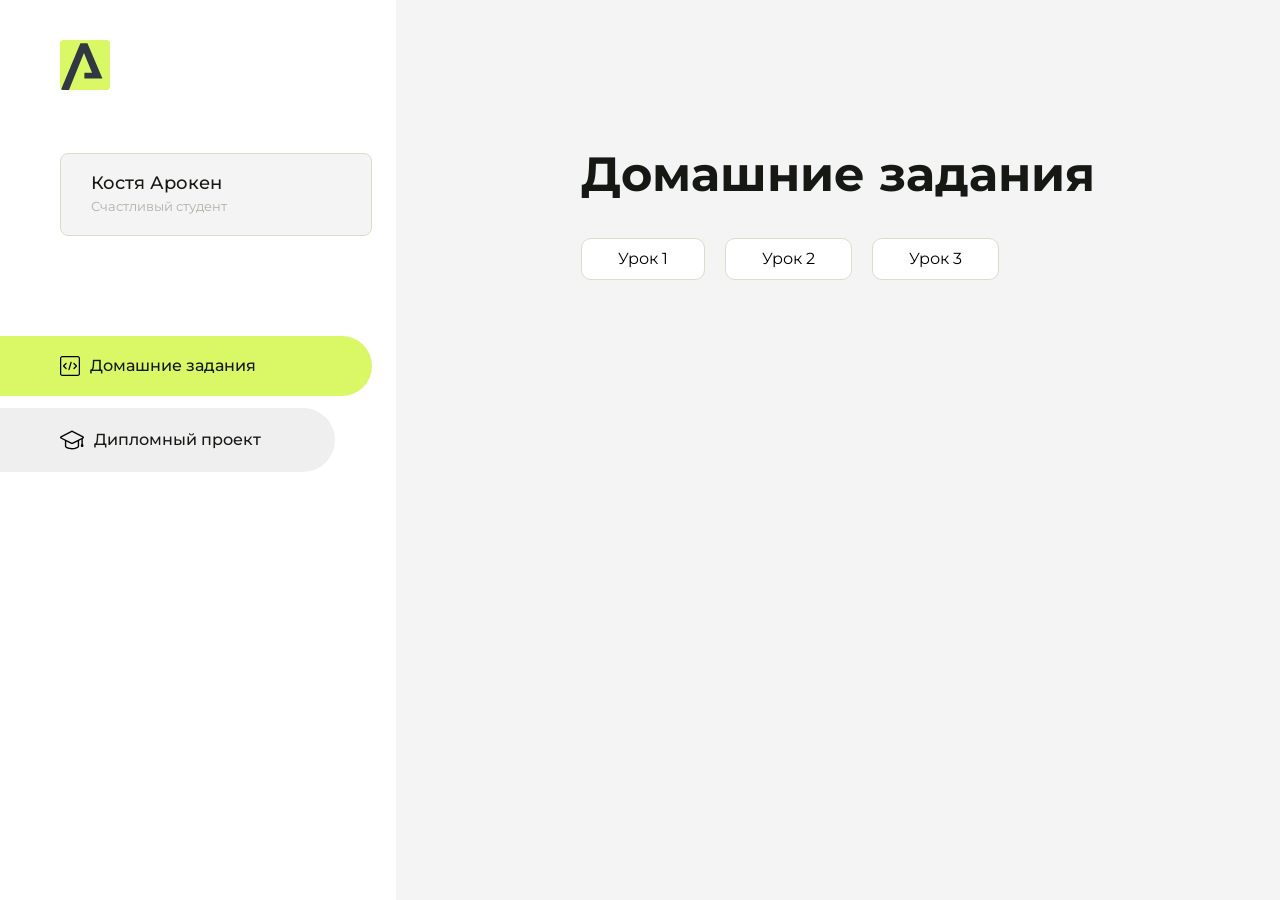
==== index.html @ b41b4a21 "Update index.html" ====
<!DOCTYPE html>
<html lang="en">
<head>
    <meta charset="UTF-8">
    <meta name="viewport" content="width=device-width, initial-scale=1.0">
    <title>Домашняя работа</title>
    <link rel="shortcut icon" href="src/logo.ico" type="image/x-icon">
    <link rel="preconnect" href="https://fonts.googleapis.com">
    <link rel="preconnect" href="https://fonts.gstatic.com" crossorigin>
    <link href="https://fonts.googleapis.com/css2?family=Montserrat:wght@400;500;700&family=Rubik:wght@500&display=swap"
          rel="stylesheet">
    <link rel="stylesheet" href="src/style.css">
</head>
<body id="body">
<div class="overlay" id="overlay"></div>
<div class="layout">
    <div class="burger" id="burger">
        <svg viewBox="0 0 24 24" fill="none" xmlns="http://www.w3.org/2000/svg">
            <g id="SVGRepo_bgCarrier" stroke-width="0"></g>
            <g id="SVGRepo_tracerCarrier" stroke-linecap="round" stroke-linejoin="round"></g>
            <g id="SVGRepo_iconCarrier">
                <path d="M4 18L20 18" stroke="#DAF765" stroke-width="2" stroke-linecap="round"></path>
                <path d="M4 12L20 12" stroke="#DAF765" stroke-width="2" stroke-linecap="round"></path>
                <path d="M4 6L20 6" stroke="#DAF765" stroke-width="2" stroke-linecap="round"></path>
            </g>
        </svg>
    </div>
    <aside class="sidebar" id="sidebar">
        <div class="sidebar__inner">
            <div class="logo">
                <svg width="50" height="50" viewBox="0 0 50 50" fill="none" xmlns="http://www.w3.org/2000/svg">
                    <g clip-path="url(#clip0_513_74730)">
                        <path d="M46.17 -0.257004H3.83C1.57281 -0.257004 -0.257 1.57281 -0.257 3.83V46.17C-0.257 48.4272 1.57281 50.257 3.83 50.257H46.17C48.4272 50.257 50.257 48.4272 50.257 46.17V3.83C50.257 1.57281 48.4272 -0.257004 46.17 -0.257004Z"
                              fill="#DAF765"/>
                        <path d="M24.375 38.4H42.461L27.441 3.1585H20.4355C20.4355 3.1585 6.7895 35.881 1.1945 49.294C2.015 50.0275 3.0945 50.257 3.6945 50.257H8.8445L23.954 13.07L32.0465 32.8285H24.375V38.4Z"
                              fill="#323843"/>
                    </g>
                    <defs>
                        <clipPath id="clip0_513_74730">
                            <rect width="50" height="50" fill="white"/>
                        </clipPath>
                    </defs>
                </svg>
            </div>
            <div class="sidebar__user">
                <div class="sidebar__name">Костя Арокен</div>
                <div class="sidebar__text">Счастливый студент</div>
            </div>
            <div class="sidebar__tabs">
                <div class="sidebar__item">
                    <button class="sidebar__button active" id="tasks">
                        <svg xmlns="http://www.w3.org/2000/svg" width="20" height="20" viewBox="0 0 20 20" fill="none">
                            <g clip-path="url(#clip0_704_74543)">
                                <path d="M17.7083 20H2.29167C1.0275 20 0 18.9725 0 17.7083V2.29167C0 1.0275 1.0275 0 2.29167 0H17.7083C18.9725 0 20 1.0275 20 2.29167V17.7083C20 18.9725 18.9725 20 17.7083 20ZM2.29167 1.25C1.7175 1.25 1.25 1.7175 1.25 2.29167V17.7083C1.25 18.2825 1.7175 18.75 2.29167 18.75H17.7083C18.2825 18.75 18.75 18.2825 18.75 17.7083V2.29167C18.75 1.7175 18.2825 1.25 17.7083 1.25H2.29167Z"
                                      fill="black"/>
                                <path d="M6.04167 13.125C5.88167 13.125 5.72167 13.0642 5.6 12.9417L3.1 10.4417C2.85583 10.1975 2.85583 9.80167 3.1 9.5575L5.6 7.0575C5.84417 6.81333 6.24 6.81333 6.48417 7.0575C6.72833 7.30167 6.72833 7.6975 6.48417 7.94167L4.42583 10L6.48417 12.0583C6.72833 12.3025 6.72833 12.6983 6.48417 12.9425C6.36167 13.0642 6.20167 13.125 6.04167 13.125Z"
                                      fill="black"/>
                                <path d="M8.95833 14.1667C8.9 14.1667 8.84 14.1583 8.78167 14.1417C8.45083 14.0442 8.26083 13.6967 8.35833 13.3658L10.4417 6.28251C10.5392 5.95084 10.8892 5.76417 11.2175 5.85917C11.5483 5.95667 11.7383 6.30417 11.6408 6.63501L9.5575 13.7183C9.47833 13.9908 9.22833 14.1667 8.95833 14.1667Z"
                                      fill="black"/>
                                <path d="M13.9583 13.125C13.7983 13.125 13.6383 13.0642 13.5167 12.9417C13.2725 12.6975 13.2725 12.3017 13.5167 12.0575L15.575 9.99916L13.5167 7.94083C13.2725 7.69666 13.2725 7.30083 13.5167 7.05666C13.7608 6.81249 14.1567 6.81249 14.4008 7.05666L16.9008 9.55666C17.145 9.80083 17.145 10.1967 16.9008 10.4408L14.4008 12.9408C14.2783 13.0642 14.1183 13.125 13.9583 13.125Z"
                                      fill="black"/>
                            </g>
                            <defs>
                                <clipPath id="clip0_704_74543">
                                    <rect width="20" height="20" fill="white"/>
                                </clipPath>
                            </defs>
                        </svg>
                        <span>Домашние задания</span></button>
                </div>
                <div class="sidebar__item">
                    <button class="sidebar__button" id="diplom">
                        <svg xmlns="http://www.w3.org/2000/svg" width="24" height="24" viewBox="0 0 24 24" fill="none">
                            <g clip-path="url(#clip0_704_74553)">
                                <path d="M23.2628 10.5971C23.7176 10.365 24 9.90375 24 9.39337C24 8.883 23.7176 8.42175 23.2628 8.18962L12.6135 2.75362C12.2291 2.55824 11.7705 2.55787 11.3854 2.75399L0.736875 8.19C0.282375 8.42175 0 8.883 0 9.39337C0 9.90375 0.282375 10.365 0.736875 10.5971L4.89038 12.7177V18.2074C4.89038 19.8154 8.412 21.393 12 21.393C15.5884 21.393 19.1096 19.815 19.1096 18.2074V12.7174L21.4609 11.517V15.8017L20.901 17.2305C20.7409 17.6389 20.7934 18.0994 21.0405 18.4616C21.2876 18.8246 21.6979 19.041 22.1366 19.041C22.5754 19.041 22.9852 18.8246 23.2324 18.462C23.4795 18.099 23.532 17.6385 23.3719 17.2301L22.8124 15.8021V10.827L23.2628 10.5971ZM17.7623 18.1721C17.6198 18.6375 15.3491 20.0419 12 20.0419C8.65088 20.0419 6.38025 18.6375 6.2415 18.2074V12.3037L6.23887 12.3019C6.23812 12.057 6.1065 11.8207 5.87325 11.7019L1.3515 9.39337L12 3.95737L22.6489 9.39337L12 14.8294L5.87325 11.7019C5.54063 11.5331 4.6695 11.6674 4.5 12C4.33012 12.3322 4.55813 12.5479 4.89038 12.7177L11.3857 16.0331C11.5781 16.1314 11.7889 16.1805 12 16.1805C12.2107 16.1805 12.4222 16.1314 12.6146 16.0331L17.7593 13.407L17.7623 18.1721Z"
                                      fill="black"/>
                            </g>
                            <defs>
                                <clipPath id="clip0_704_74553">
                                    <rect width="24" height="24" fill="white"/>
                                </clipPath>
                            </defs>
                        </svg>
                        <span>Дипломный проект</span></button>
                </div>
            </div>
        </div>

    </aside>
    <div class="content">
        <div class="container">
            <div class="content__block" id="tasksBlock">
                <div class="content__title">Домашние задания</div>
                <ul class="content__list">
                    <li class="content__list-item">
                        <a href="hello-arokenru/index.html">Урок 1</a>
                    </li>
                     <li class="content__list-item">
                        <a href="14. homework (article markup)">Урок 2</a>
                    </li>
                    <li class="content__list-item">
                        <a href="homework_3">Урок 3</a>
                    </li>
                </ul>
            </div>
            <div class="content__block hidden" id="diplomBlock">
                <div class="content__title">Дипломный проект</div>
                <div class="content__list-diplom">
                    <a href="ПАПКА-С-НОМЕРОМ-УРОКА">Ссылка на ДЗ</a>
                </div>
                <div class="content__decor">
                    <div class="content__decor-text">Давай проверим, чему ты научился!</div>
                    <div class="content__decor-img">
                        <img src="src/decor.png" alt="decor">
                    </div>
                </div>
            </div>
        </div>
    </div>
</div>
<script src="src/index.js"></script>
</body>
</html>
---- src/style.css ----
*{padding: 0;margin: 0;border: 0;}
*,*:before,*:after{-webkit-box-sizing: border-box;box-sizing: border-box;}
:focus,:active{outline: none;}
a:focus,a:active{outline: none;}
nav,footer,header,aside{display: block;}
html,body{
    height:100%;width:100%;
    font-size:100%;line-height:1;-ms-text-size-adjust:100%;-moz-text-size-adjust:100%;-webkit-text-size-adjust:100%;}
input,button,textarea{font-family:inherit;}
input::-ms-clear{display: none;}
button{cursor: pointer;}
button::-moz-focus-inner{padding:0;border:0;}
a,a:visited{text-decoration: none;}
a:hover{text-decoration: none;}
ul li{list-style: none;}
img{vertical-align: top;}
h1,h2,h3,h4,h5,h6{font-size:inherit;font-weight: inherit;}
a{color:inherit;}



body {
    font-family: "Montserrat",SansSerif;
    color: black;
}

body.overflow {
    overflow: hidden;
}



.layout {
    display: -webkit-box;
    display: -ms-flexbox;
    display: flex;
    min-height: 100vh;
}

.sidebar {
    padding: 40px 24px 40px 0;
    -ms-flex-negative: 0;
    flex-shrink: 0;
    background-color: white;
}



.content {
    -webkit-box-flex: 1;
    -ms-flex-positive: 1;
    flex-grow: 1;
    background-color: #F4F4F4;
}

.container {
    display: -webkit-box;
    display: -ms-flexbox;
    display: flex;
    -webkit-box-orient: vertical;
    -webkit-box-direction: normal;
    -ms-flex-direction: column;
    flex-direction: column;
    -webkit-box-pack: center;
    -ms-flex-pack: center;
    justify-content: center;
    -webkit-box-align: center;
    -ms-flex-align: center;
    align-items: center;
    padding: 150px 60px 80px 60px;
}


.logo {
    margin-left: 60px;
    margin-bottom: 60px;
}

.sidebar__user {
    background-color: #F4F4F4;
    padding: 20px 30px;
    margin-left: 60px;
    margin-bottom: 100px;
    border-radius: 8px;
    border: 1px solid #DADEC9;
}

.sidebar__name {
    color:#161814;
    font-size: 18px;
    font-weight: 500;
    margin-bottom: 6px;
}

.sidebar__text {
    color: #AFB1A7;
    font-size: 13px;
    font-weight: 400;
    line-height: 130%; /* 16.9px */
}

.sidebar__item {
    width: 372px;
}

.sidebar__button {
    display: -webkit-box;
    display: -ms-flexbox;
    display: flex;
    -webkit-box-align: center;
    -ms-flex-align: center;
    align-items: center;
    gap: 10px;
    padding: 20px 60px;
    margin-bottom: 12px;
    border-radius: 0px 100px 100px 0px;
    -webkit-transition: all .5s;
    -o-transition: all .5s;
    transition: all .5s;
    cursor: pointer;
    width: 90%;
    color:#161814;
    font-size: 16px;
    font-weight: 500;
}

.sidebar__button.active , .sidebar__button:hover {
    width: 100%;
    background-color: #DAF765;
}


.content__title {
    color: #161814;
    font-size: 48px;
    font-weight: 700;
    margin-bottom: 40px;
}

.content__list {
    display: -webkit-box;
    display: -ms-flexbox;
    display: flex;
    -webkit-box-align: center;
    -ms-flex-align: center;
    align-items: center;
    -ms-flex-wrap: wrap;
    flex-wrap: wrap;
    gap: 20px;
}



.content__list-item  {
    cursor: pointer;
    padding: 12px 18px;
    background-color: #fff;
    border-radius: 10px;
    border: 1px solid #DADEC9;
    -webkit-transition: all .3s;
    -o-transition: all .3s;
    transition: all .3s;
}

.content__list-item:hover,.content__list-diplom:hover {
    background-color: #AFB1A7;
}

li a {
    padding: 12px 18px;

}


.content__list-diplom {
    -webkit-transition: all .3s;
    -o-transition: all .3s;
    transition: all .3s;
    display: inline-block;
    padding: 12px 18px;
    background-color: #fff;
    border-radius: 10px;
    border: 1px solid #DADEC9;
}

.content__decor {
    display: -webkit-box;
    display: -ms-flexbox;
    display: flex;
    -webkit-box-align: center;
    -ms-flex-align: center;
    align-items: center;
}

.content__decor-text {
    color:#BEDD44;
    font-size: 36px;
    font-weight: 700;
    line-height: 110%; /* 39.6px */
}

.content__block {
    max-width: 1200px;
}

.content__block.hidden {
    display: none;
}

.content__decor-img img{
    width: 100%;
}

.burger {
    display: none;
    padding: 5px;
    position: fixed;
    top: 3%;
    right: 7%;
    width: 40px;
    height: 40px;
    background-color: #161814;
    border-radius: 50%;
    z-index: 10;
    border: 1px solid #DAF765;
}

@media (max-width: 768px) {
    .burger {
        display: block;
    }

    .sidebar {
        -webkit-transition: all .3s;
        -o-transition: all .3s;
        transition: all .3s;
        -webkit-transform: translateX(-100%);
        -ms-transform: translateX(-100%);
        transform: translateX(-100%);
        position: fixed;
        top: 0;
        left: 0;
        bottom: 0;
        z-index: 5;
    }

    .sidebar.show {
        -webkit-transform: translateX(0%);
        -ms-transform: translateX(0%);
        transform: translateX(0%);
    }

    .overlay {
        opacity: 0;
        pointer-events: none;
        -webkit-transition: all .3s;
        -o-transition: all .3s;
        transition: all .3s;
        position: absolute;
        top: 0;
        right: 0;
        left: 0;
        bottom: 0;
        z-index: 3;
        background-color: #000000e0;
    }

    .overlay.show {
        opacity: 1;
        pointer-events: all;
    }

    .container {
        padding: 40px 20px;
        min-height: 100%;
    }

    .content__decor {
        margin-top: 20px;
        -webkit-box-orient: vertical;
        -webkit-box-direction: normal;
        -ms-flex-direction: column;
        flex-direction: column;
    }
}

@media (max-width: 400px) {
    .sidebar__user {
        margin-left: 0;
    }
}
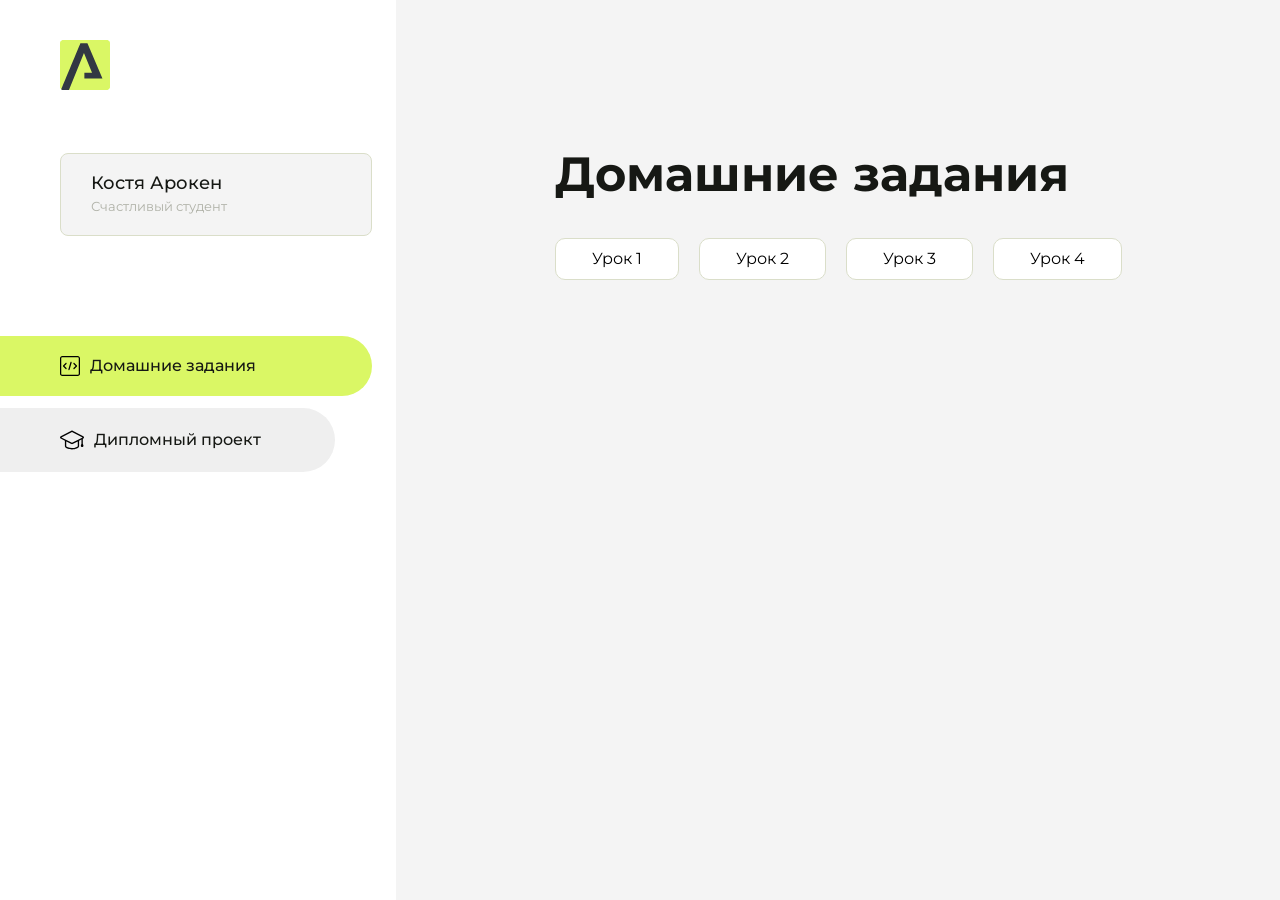
==== commit 6c43955c: "Update index.html" ====
--- a/index.html
+++ b/index.html
@@ -101,6 +101,9 @@
                     <li class="content__list-item">
                         <a href="homework_3">Урок 3</a>
                     </li>
+                     <li class="content__list-item">
+                        <a href="1">Урок 4</a>
+                    </li>
                 </ul>
             </div>
             <div class="content__block hidden" id="diplomBlock">
@@ -125,3 +128,4 @@
 
 
 
+
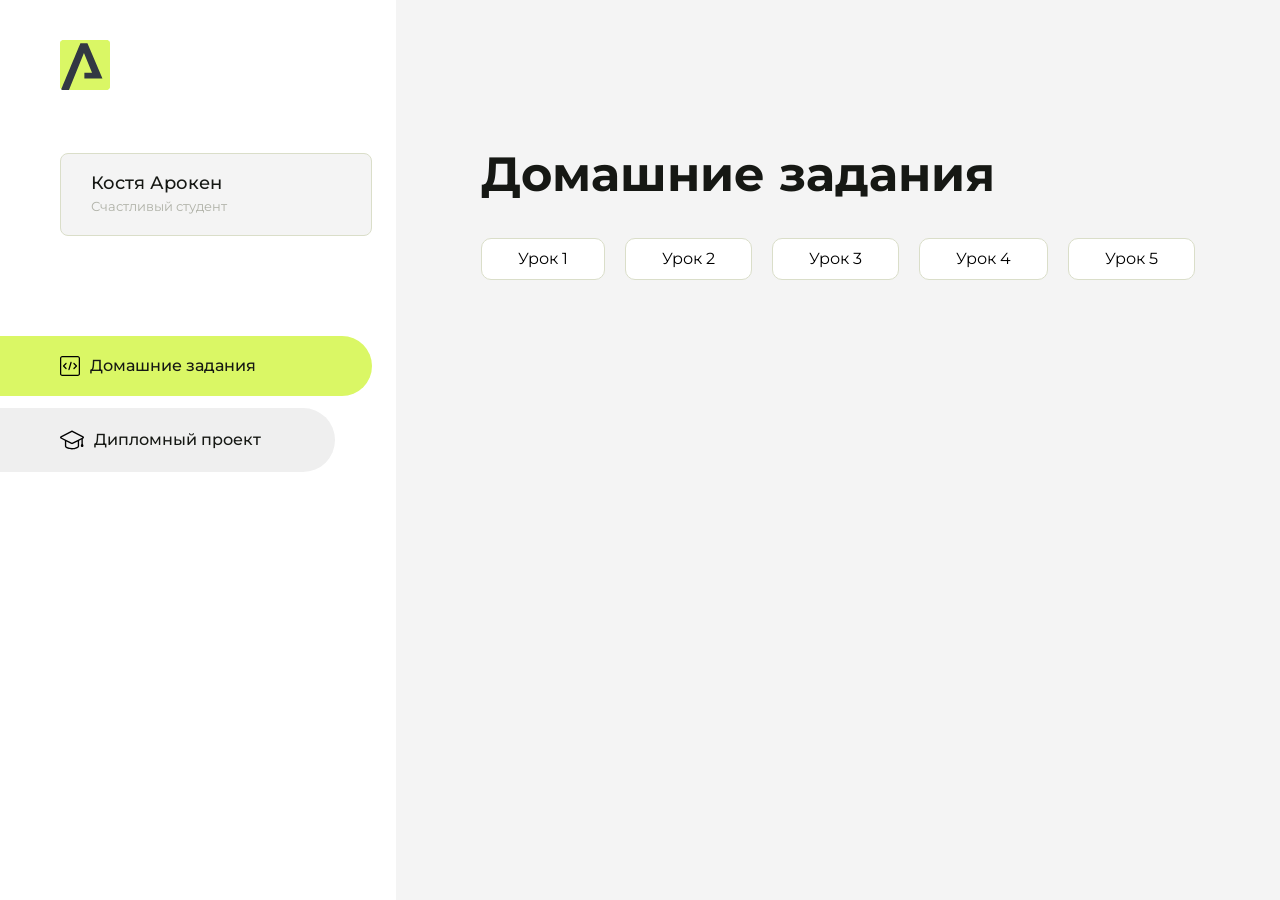
==== commit 43cee129: "Update index.html" ====
--- a/index.html
+++ b/index.html
@@ -102,7 +102,10 @@
                         <a href="homework_3">Урок 3</a>
                     </li>
                      <li class="content__list-item">
-                        <a href="1">Урок 4</a>
+                        <a href="homework_4">Урок 4</a>
+                    </li>
+                    <li class="content__list-item">
+                        <a href="1">Урок 5</a>
                     </li>
                 </ul>
             </div>
@@ -129,3 +132,4 @@
 
 
 
+
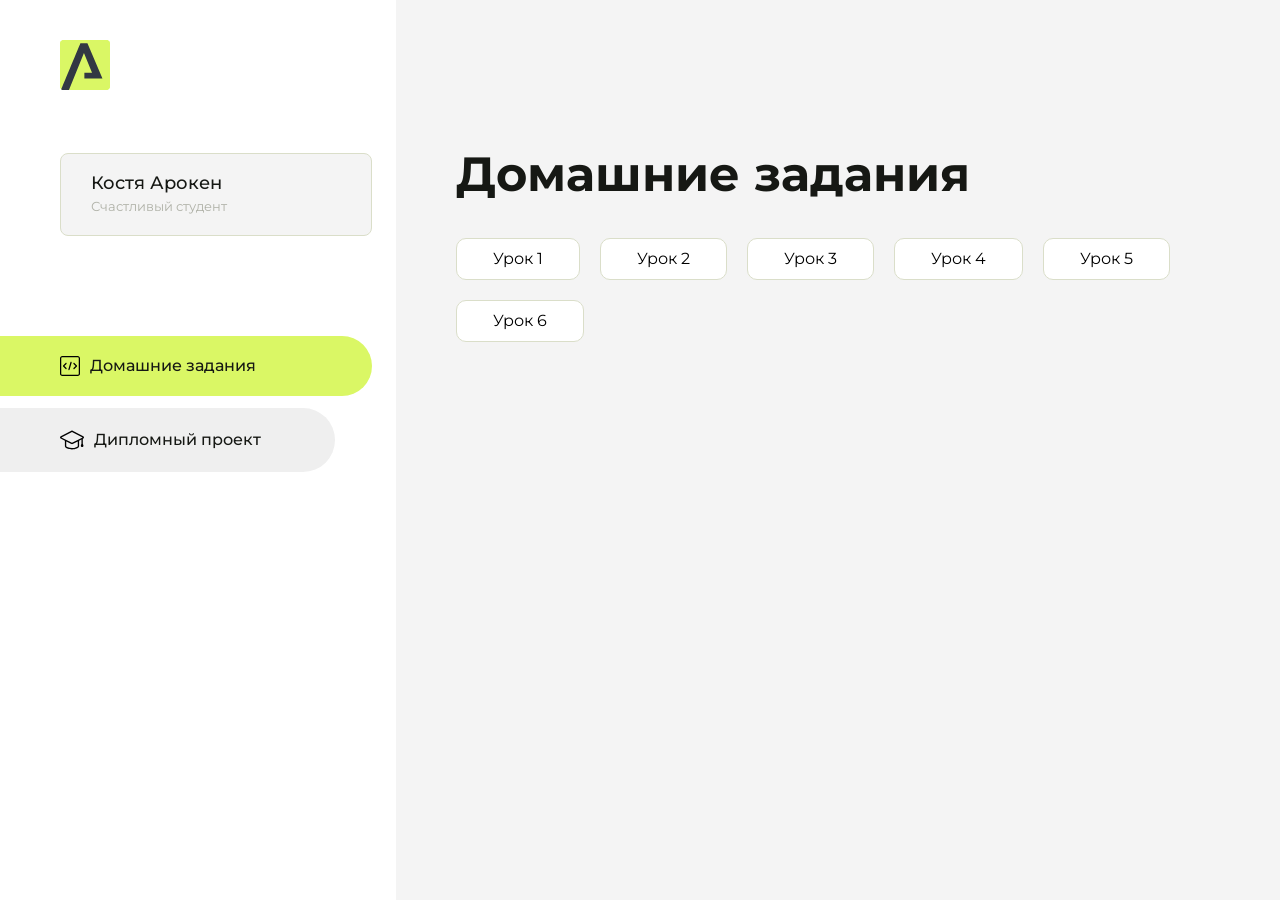
==== commit 1f797cf6: "Update index.html" ====
--- a/index.html
+++ b/index.html
@@ -105,7 +105,10 @@
                         <a href="homework_4">Урок 4</a>
                     </li>
                     <li class="content__list-item">
-                        <a href="1">Урок 5</a>
+                        <a href="fit-studio">Урок 5</a>
+                    </li>
+                     <li class="content__list-item">
+                        <a href="1">Урок 6</a>
                     </li>
                 </ul>
             </div>
@@ -133,3 +136,4 @@
 
 
 
+
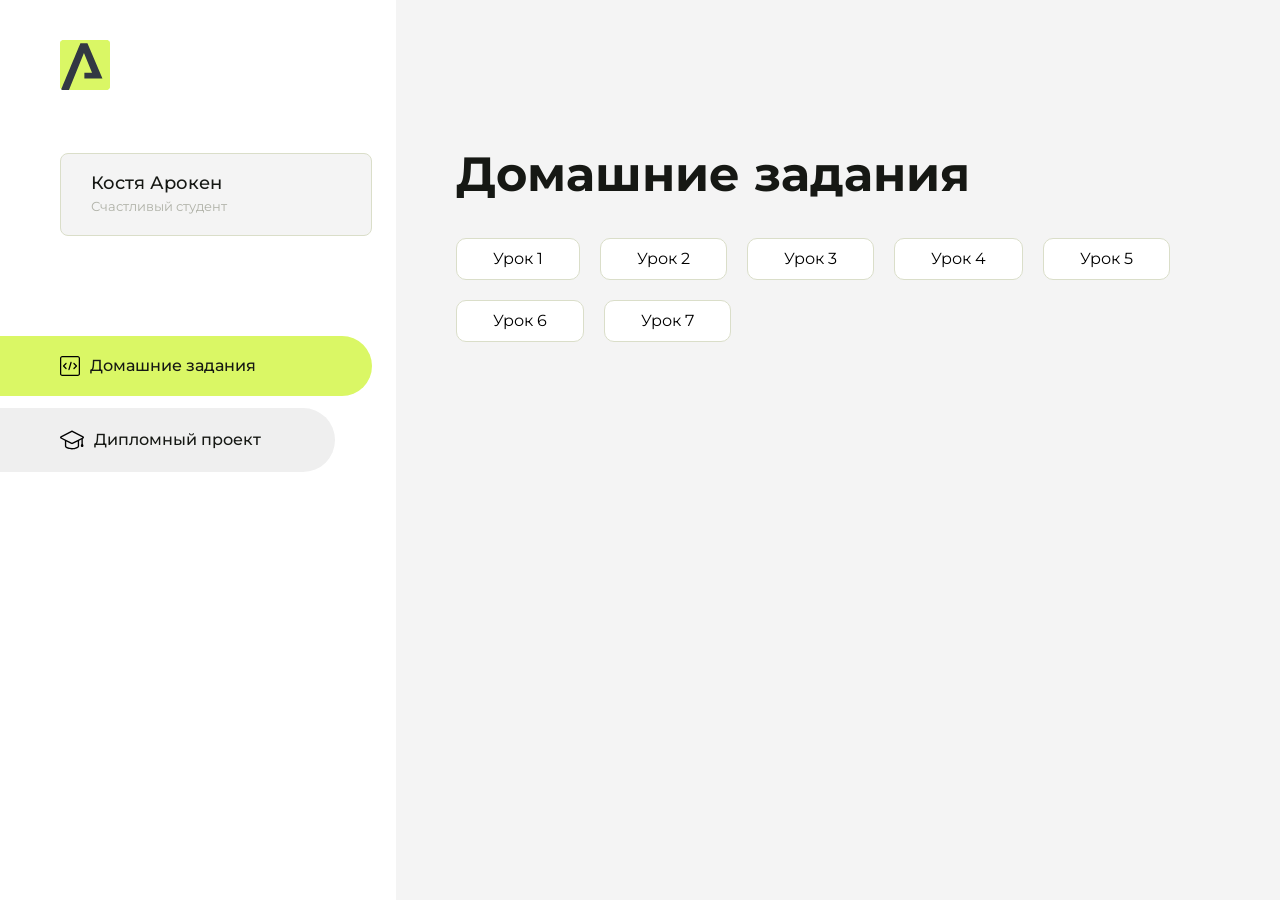
==== commit 1f6380b0: "Update index.html" ====
--- a/index.html
+++ b/index.html
@@ -110,6 +110,9 @@
                      <li class="content__list-item">
                         <a href="1">Урок 6</a>
                     </li>
+                    <li class="content__list-item">
+                        <a href="1">Урок 7</a>
+                    </li>
                 </ul>
             </div>
             <div class="content__block hidden" id="diplomBlock">
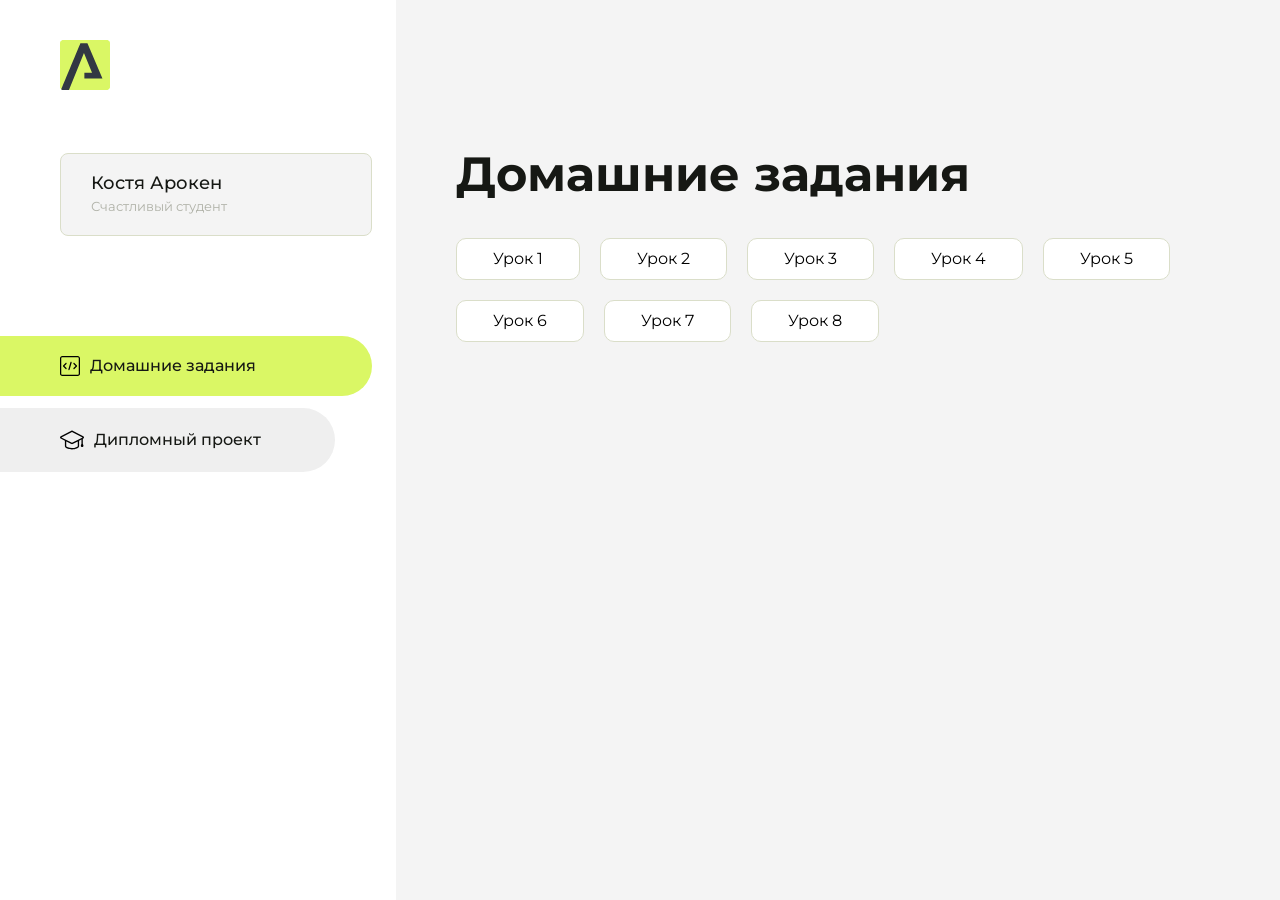
==== commit fb6defcf: "Update index.html" ====
--- a/index.html
+++ b/index.html
@@ -108,10 +108,13 @@
                         <a href="fit-studio">Урок 5</a>
                     </li>
                      <li class="content__list-item">
-                        <a href="1">Урок 6</a>
+                        <a href="homework_56">Урок 6</a>
                     </li>
                     <li class="content__list-item">
                         <a href="1">Урок 7</a>
+                    </li>
+                    <li class="content__list-item">
+                        <a href="1">Урок 8</a>
                     </li>
                 </ul>
             </div>
